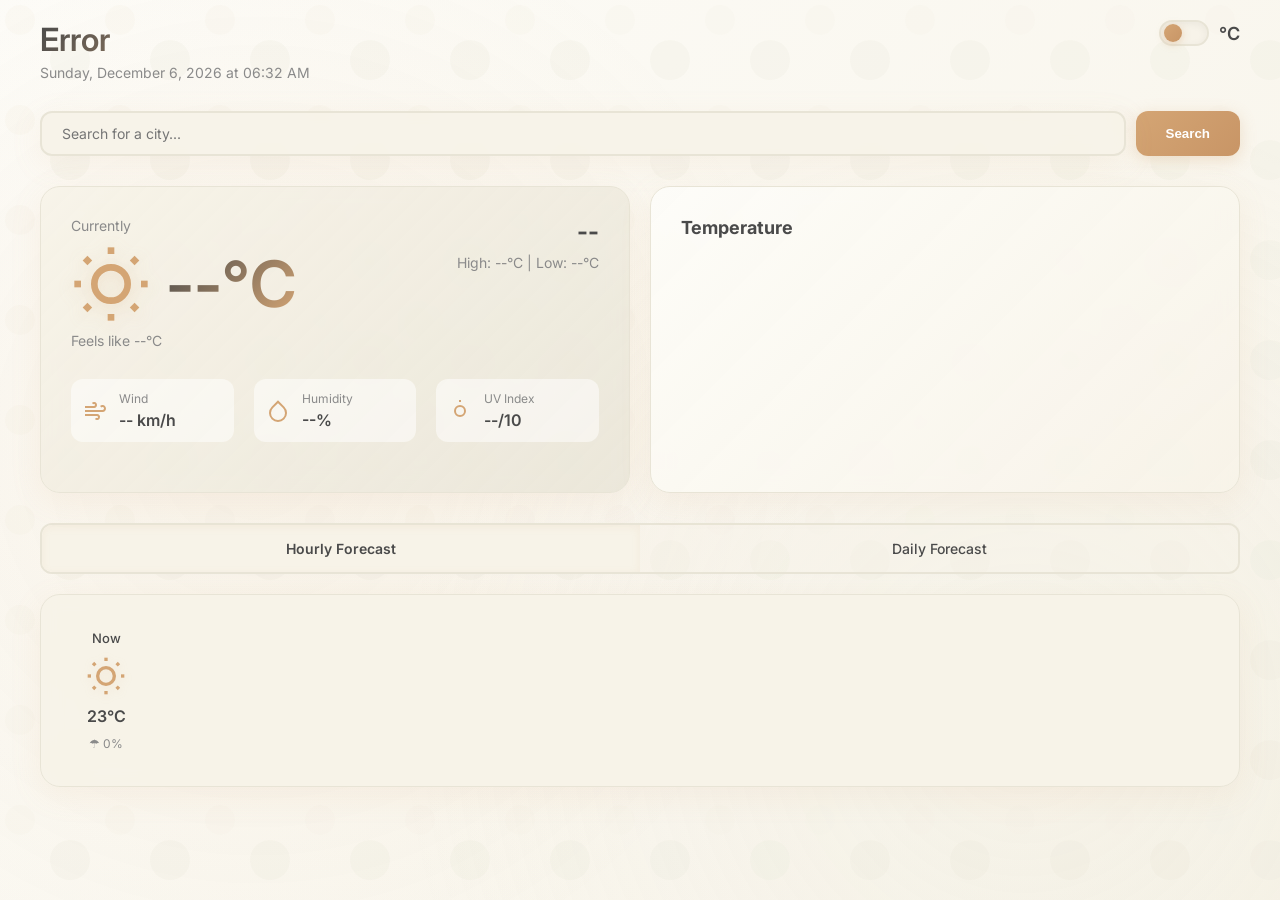
==== src/main/resources/static/index.html @ b5c2e500 "Initial commit: Weather Forecasting Aggregator application" ====
<!DOCTYPE html>
<html lang="en">

<head>
    <meta charset="UTF-8">
    <meta name="viewport" content="width=device-width, initial-scale=1.0">
    <title>Weather Forecast Aggregator</title>
    <link rel="stylesheet" href="css/style.css">
</head>

<body>
    <div class="container">
        <!-- Header -->
        <header>
            <div class="location">
                <h1 id="cityName">Loading...</h1>
                <p id="dateTime">Loading...</p>
            </div>
            <div class="unit-toggle">
                <label class="switch">
                    <input type="checkbox" id="unitToggle">
                    <span class="slider"></span>
                </label>
                <span id="unitLabel">°C</span>
            </div>
        </header>

        <!-- Search Bar -->
        <div class="search-container">
            <input type="text" id="cityInput" placeholder="Search for a city..." />
            <button id="searchBtn">Search</button>
        </div>

        <!-- Main Content -->
        <div class="main-content">
            <!-- Current Weather Card -->
            <div class="card current-weather">
                <div class="current-header">
                    <div>
                        <p class="label">Currently</p>
                        <div class="temp-display">
                            <svg class="weather-icon" width="80" height="80" viewBox="0 0 24 24" fill="none"
                                stroke="currentColor" stroke-width="2">
                                <circle cx="12" cy="12" r="5" />
                                <line x1="12" y1="1" x2="12" y2="3" />
                                <line x1="12" y1="21" x2="12" y2="23" />
                                <line x1="4.22" y1="4.22" x2="5.64" y2="5.64" />
                                <line x1="18.36" y1="18.36" x2="19.78" y2="19.78" />
                                <line x1="1" y1="12" x2="3" y2="12" />
                                <line x1="21" y1="12" x2="23" y2="12" />
                                <line x1="4.22" y1="19.78" x2="5.64" y2="18.36" />
                                <line x1="18.36" y1="5.64" x2="19.78" y2="4.22" />
                            </svg>
                            <h2 class="temperature" id="currentTemp">--°C</h2>
                        </div>
                        <p class="feels-like" id="feelsLike">Feels like --°C</p>
                    </div>
                    <div class="condition-info">
                        <h3 id="condition">--</h3>
                        <p><span>High:</span> <span id="highTemp">--°C</span> | <span>Low:</span> <span
                                id="lowTemp">--°C</span></p>
                    </div>
                </div>

                <div class="weather-metrics">
                    <div class="metric">
                        <svg width="24" height="24" viewBox="0 0 24 24" fill="none" stroke="currentColor"
                            stroke-width="2">
                            <path
                                d="M9.59 4.59A2 2 0 1 1 11 8H2m10.59 11.41A2 2 0 1 0 14 16H2m15.73-8.27A2.5 2.5 0 1 1 19.5 12H2" />
                        </svg>
                        <div>
                            <p class="metric-label">Wind</p>
                            <p class="metric-value" id="windSpeed">-- km/h</p>
                        </div>
                    </div>
                    <div class="metric">
                        <svg width="24" height="24" viewBox="0 0 24 24" fill="none" stroke="currentColor"
                            stroke-width="2">
                            <path d="M12 2.69l5.66 5.66a8 8 0 1 1-11.31 0z" />
                        </svg>
                        <div>
                            <p class="metric-label">Humidity</p>
                            <p class="metric-value" id="humidity">--%</p>
                        </div>
                    </div>
                    <div class="metric">
                        <svg width="24" height="24" viewBox="0 0 24 24" fill="none" stroke="currentColor"
                            stroke-width="2">
                            <circle cx="12" cy="12" r="5" />
                            <line x1="12" y1="1" x2="12" y2="3" />
                        </svg>
                        <div>
                            <p class="metric-label">UV Index</p>
                            <p class="metric-value" id="uvIndex">--/10</p>
                        </div>
                    </div>
                </div>
            </div>

            <!-- Temperature Graph Card -->
            <div class="card temperature-graph">
                <h3>Temperature</h3>
                <div style="position: relative;">
                    <canvas id="tempChart"></canvas>
                </div>
            </div>
        </div>

        <!-- Forecast Tabs -->
        <div class="forecast-tabs">
            <button class="tab-btn active" data-tab="hourly">Hourly Forecast</button>
            <button class="tab-btn" data-tab="daily">Daily Forecast</button>
        </div>

        <!-- Hourly Forecast -->
        <div class="forecast-container" id="hourlyForecast">
            <div class="forecast-item">
                <p class="forecast-time">Now</p>
                <svg class="forecast-icon" width="40" height="40" viewBox="0 0 24 24" fill="none" stroke="currentColor"
                    stroke-width="2">
                    <circle cx="12" cy="12" r="5" />
                    <line x1="12" y1="1" x2="12" y2="3" />
                    <line x1="12" y1="21" x2="12" y2="23" />
                    <line x1="4.22" y1="4.22" x2="5.64" y2="5.64" />
                    <line x1="18.36" y1="18.36" x2="19.78" y2="19.78" />
                    <line x1="1" y1="12" x2="3" y2="12" />
                    <line x1="21" y1="12" x2="23" y2="12" />
                    <line x1="4.22" y1="19.78" x2="5.64" y2="18.36" />
                    <line x1="18.36" y1="5.64" x2="19.78" y2="4.22" />
                </svg>
                <p class="forecast-temp">23°C</p>
                <p class="forecast-prob">☂ 0%</p>
            </div>
        </div>

        <!-- Daily Forecast -->
        <div class="forecast-container" id="dailyForecast" style="display: none;">
            <div class="forecast-item">
                <p class="forecast-time">Today</p>
                <svg class="forecast-icon" width="40" height="40" viewBox="0 0 24 24" fill="none" stroke="currentColor"
                    stroke-width="2">
                    <circle cx="12" cy="12" r="5" />
                    <line x1="12" y1="1" x2="12" y2="3" />
                    <line x1="12" y1="21" x2="12" y2="23" />
                    <line x1="4.22" y1="4.22" x2="5.64" y2="5.64" />
                    <line x1="18.36" y1="18.36" x2="19.78" y2="19.78" />
                    <line x1="1" y1="12" x2="3" y2="12" />
                    <line x1="21" y1="12" x2="23" y2="12" />
                    <line x1="4.22" y1="19.78" x2="5.64" y2="18.36" />
                    <line x1="18.36" y1="5.64" x2="19.78" y2="4.22" />
                </svg>
                <p class="forecast-temp">23°C</p>
                <p class="forecast-prob">☂ 0%</p>
            </div>
        </div>
    </div>

    <!-- Tooltip (positioned at body level for proper fixed positioning) -->
    <div id="tooltip"
        style="position: fixed; display: none; background: rgba(0,0,0,0.9); color: white; padding: 10px 14px; border-radius: 8px; pointer-events: none; font-size: 14px; font-weight: 500; white-space: nowrap; box-shadow: 0 4px 12px rgba(0,0,0,0.5); z-index: 9999;">
    </div>

    <script src="js/app.js"></script>
</body>

</html>
---- src/main/resources/static/css/style.css ----
@import url('https://fonts.googleapis.com/css2?family=Inter:wght@300;400;500;600;700&display=swap');

:root {
    --bg-primary: #FDFCF8;
    --bg-card: rgba(247, 243, 232, 0.95);
    --bg-tab-active: #F7F3E8;
    --bg-tab-inactive: rgba(247, 243, 232, 0.4);
    --text-primary: #4A4A4A;
    --text-secondary: #8A8A8A;
    --border-color: #E8E4D6;
    --accent-color: #D4A574;
    --shadow-soft: 0 8px 32px rgba(212, 165, 116, 0.1);
}

* {
    margin: 0;
    padding: 0;
    box-sizing: border-box;
}

body {
    font-family: 'Inter', -apple-system, BlinkMacSystemFont, 'Segoe UI', sans-serif;
    background: linear-gradient(135deg, #FDFCF8 0%, #F7F3E8 100%);
    background-image:
        url('data:image/svg+xml,<svg width="100" height="100" xmlns="http://www.w3.org/2000/svg"><defs><pattern id="cloudy" x="0" y="0" width="100" height="100" patternUnits="userSpaceOnUse"><circle cx="20" cy="20" r="15" fill="%23F7F3E8" opacity="0.3"/><circle cx="70" cy="60" r="20" fill="%23E8E4D6" opacity="0.2"/></pattern></defs><rect width="100" height="100" fill="url(%23cloudy)"/></svg>'),
        linear-gradient(135deg, #FDFCF8 0%, #F7F3E8 100%);
    color: var(--text-primary);
    padding: 20px;
    min-height: 100vh;
    position: relative;
}

body::before {
    content: '';
    position: fixed;
    top: 0;
    left: 0;
    width: 100%;
    height: 100%;
    background: radial-gradient(circle at 20% 50%, rgba(212, 165, 116, 0.08) 0%, transparent 50%),
        radial-gradient(circle at 80% 80%, rgba(232, 228, 214, 0.15) 0%, transparent 50%);
    pointer-events: none;
    z-index: 0;
}

.container {
    max-width: 1200px;
    margin: 0 auto;
    position: relative;
    z-index: 1;
}

/* Header */
header {
    display: flex;
    justify-content: space-between;
    align-items: flex-start;
    margin-bottom: 30px;
    animation: fadeInDown 0.6s ease-out;
}

.location h1 {
    font-size: 32px;
    font-weight: 600;
    margin-bottom: 5px;
    background: linear-gradient(135deg, var(--text-primary), var(--accent-color));
    -webkit-background-clip: text;
    -webkit-text-fill-color: transparent;
    background-clip: text;
}

.location p {
    color: var(--text-secondary);
    font-size: 14px;
}

.unit-toggle {
    display: flex;
    align-items: center;
    gap: 10px;
}

.switch {
    position: relative;
    display: inline-block;
    width: 50px;
    height: 26px;
}

.switch input {
    opacity: 0;
    width: 0;
    height: 0;
}

.slider {
    position: absolute;
    cursor: pointer;
    top: 0;
    left: 0;
    right: 0;
    bottom: 0;
    background-color: var(--bg-card);
    transition: 0.3s;
    border-radius: 26px;
    border: 2px solid var(--border-color);
    box-shadow: inset 0 2px 8px rgba(0, 0, 0, 0.05);
}

.slider:before {
    position: absolute;
    content: "";
    height: 18px;
    width: 18px;
    left: 3px;
    bottom: 2px;
    background: linear-gradient(135deg, var(--accent-color), #C89566);
    transition: 0.3s;
    border-radius: 50%;
    box-shadow: 0 2px 8px rgba(212, 165, 116, 0.4);
}

input:checked+.slider:before {
    transform: translateX(24px);
}

#unitLabel {
    font-weight: 600;
    font-size: 18px;
}

/* Search Container */
.search-container {
    display: flex;
    gap: 10px;
    margin-bottom: 30px;
    animation: fadeIn 0.8s ease-out;
}

#cityInput {
    flex: 1;
    padding: 12px 20px;
    border: 2px solid var(--border-color);
    border-radius: 12px;
    background: var(--bg-card);
    font-size: 14px;
    font-family: 'Inter', sans-serif;
    color: var(--text-primary);
    transition: all 0.3s ease;
    box-shadow: var(--shadow-soft);
    backdrop-filter: blur(10px);
}

#cityInput:focus {
    outline: none;
    border-color: var(--accent-color);
    box-shadow: 0 4px 20px rgba(212, 165, 116, 0.2);
}

#searchBtn {
    padding: 12px 30px;
    background: linear-gradient(135deg, var(--accent-color), #C89566);
    color: white;
    border: none;
    border-radius: 12px;
    font-weight: 600;
    cursor: pointer;
    transition: all 0.3s ease;
    box-shadow: 0 4px 16px rgba(212, 165, 116, 0.3);
}

#searchBtn:hover {
    transform: translateY(-2px);
    box-shadow: 0 6px 20px rgba(212, 165, 116, 0.4);
}

#searchBtn:active {
    transform: translateY(0);
}

/* Main Content Grid */
.main-content {
    display: grid;
    grid-template-columns: 1fr 1fr;
    gap: 20px;
    margin-bottom: 30px;
    animation: fadeInUp 1s ease-out;
}

/* Cards */
.card {
    background: var(--bg-card);
    border-radius: 20px;
    padding: 30px;
    border: 1px solid var(--border-color);
    box-shadow: var(--shadow-soft);
    backdrop-filter: blur(10px);
    transition: transform 0.3s ease, box-shadow 0.3s ease;
}

.card:hover {
    transform: translateY(-4px);
    box-shadow: 0 12px 40px rgba(212, 165, 116, 0.15);
}

/* Current Weather Card */
.current-weather {
    display: flex;
    flex-direction: column;
    gap: 30px;
    background: linear-gradient(135deg, var(--bg-card) 0%, rgba(232, 228, 214, 0.8) 100%);
}

.current-header {
    display: flex;
    justify-content: space-between;
}

.label {
    font-size: 14px;
    color: var(--text-secondary);
    margin-bottom: 10px;
}

.temp-display {
    display: flex;
    align-items: center;
    gap: 15px;
}

.weather-icon {
    color: var(--accent-color);
    filter: drop-shadow(0 4px 8px rgba(212, 165, 116, 0.3));
    animation: pulse 3s ease-in-out infinite;
}

@keyframes pulse {

    0%,
    100% {
        transform: scale(1);
    }

    50% {
        transform: scale(1.05);
    }
}

.temperature {
    font-size: 64px;
    font-weight: 600;
    line-height: 1;
    background: linear-gradient(135deg, var(--text-primary), var(--accent-color));
    -webkit-background-clip: text;
    -webkit-text-fill-color: transparent;
    background-clip: text;
}

.feels-like {
    font-size: 14px;
    color: var(--text-secondary);
    margin-top: 8px;
}

.condition-info {
    text-align: right;
}

.condition-info h3 {
    font-size: 24px;
    margin-bottom: 8px;
}

.condition-info p {
    font-size: 14px;
    color: var(--text-secondary);
}

/* Weather Metrics */
.weather-metrics {
    display: grid;
    grid-template-columns: repeat(3, 1fr);
    gap: 20px;
}

.metric {
    display: flex;
    gap: 12px;
    align-items: center;
    padding: 12px;
    background: rgba(255, 255, 255, 0.5);
    border-radius: 12px;
    transition: all 0.3s ease;
}

.metric:hover {
    background: rgba(255, 255, 255, 0.8);
    transform: translateX(4px);
}

.metric svg {
    color: var(--accent-color);
    flex-shrink: 0;
}

.metric-label {
    font-size: 12px;
    color: var(--text-secondary);
    margin-bottom: 4px;
}

.metric-value {
    font-size: 16px;
    font-weight: 600;
}

/* Temperature Graph */
.temperature-graph {
    background: linear-gradient(135deg, rgba(253, 252, 248, 0.95) 0%, rgba(247, 243, 232, 0.9) 100%);
}

.temperature-graph h3 {
    margin-bottom: 20px;
    font-size: 18px;
    color: var(--text-primary);
}

#tempChart {
    width: 100%;
    height: 200px;
}

/* Forecast Tabs */
.forecast-tabs {
    display: flex;
    gap: 0;
    margin-bottom: 20px;
    border-radius: 12px;
    overflow: hidden;
    border: 2px solid var(--border-color);
    animation: fadeIn 1.2s ease-out;
}

.tab-btn {
    flex: 1;
    padding: 15px;
    background: var(--bg-tab-inactive);
    border: none;
    cursor: pointer;
    font-size: 14px;
    font-weight: 500;
    color: var(--text-primary);
    transition: all 0.3s ease;
    font-family: 'Inter', sans-serif;
}

.tab-btn.active {
    background: var(--bg-tab-active);
    font-weight: 600;
    box-shadow: inset 0 2px 8px rgba(212, 165, 116, 0.1);
}

.tab-btn:hover {
    background: var(--bg-card);
}

/* Forecast Container */
.forecast-container {
    background: var(--bg-card);
    border-radius: 20px;
    padding: 25px;
    display: flex;
    gap: 15px;
    overflow-x: auto;
    border: 1px solid var(--border-color);
    box-shadow: var(--shadow-soft);
    backdrop-filter: blur(10px);
    animation: fadeInUp 1.4s ease-out;
}

.forecast-container::-webkit-scrollbar {
    height: 6px;
}

.forecast-container::-webkit-scrollbar-track {
    background: rgba(0, 0, 0, 0.05);
    border-radius: 10px;
}

.forecast-container::-webkit-scrollbar-thumb {
    background: var(--accent-color);
    border-radius: 10px;
}

.forecast-item {
    display: flex;
    flex-direction: column;
    align-items: center;
    gap: 10px;
    min-width: 80px;
    padding: 10px;
    border-radius: 12px;
    transition: all 0.3s ease;
}

.forecast-item:hover {
    background: rgba(212, 165, 116, 0.1);
    transform: translateY(-4px);
}

.forecast-time {
    font-size: 13px;
    font-weight: 500;
}

.forecast-icon {
    color: var(--accent-color);
    filter: drop-shadow(0 2px 4px rgba(212, 165, 116, 0.2));
}

.forecast-temp {
    font-size: 16px;
    font-weight: 600;
}

.forecast-prob {
    font-size: 12px;
    color: var(--text-secondary);
}

/* Animations */
@keyframes fadeIn {
    from {
        opacity: 0;
    }

    to {
        opacity: 1;
    }
}

@keyframes fadeInDown {
    from {
        opacity: 0;
        transform: translateY(-20px);
    }

    to {
        opacity: 1;
        transform: translateY(0);
    }
}

@keyframes fadeInUp {
    from {
        opacity: 0;
        transform: translateY(20px);
    }

    to {
        opacity: 1;
        transform: translateY(0);
    }
}

/* Responsive Design */
@media (max-width: 768px) {
    .main-content {
        grid-template-columns: 1fr;
    }

    .weather-metrics {
        grid-template-columns: 1fr;
    }

    .temp-display {
        flex-direction: column;
        align-items: flex-start;
    }

    .temperature {
        font-size: 48px;
    }

    .current-header {
        flex-direction: column;
        gap: 20px;
    }

    .condition-info {
        text-align: left;
    }

    header {
        flex-direction: column;
        gap: 15px;
    }
}
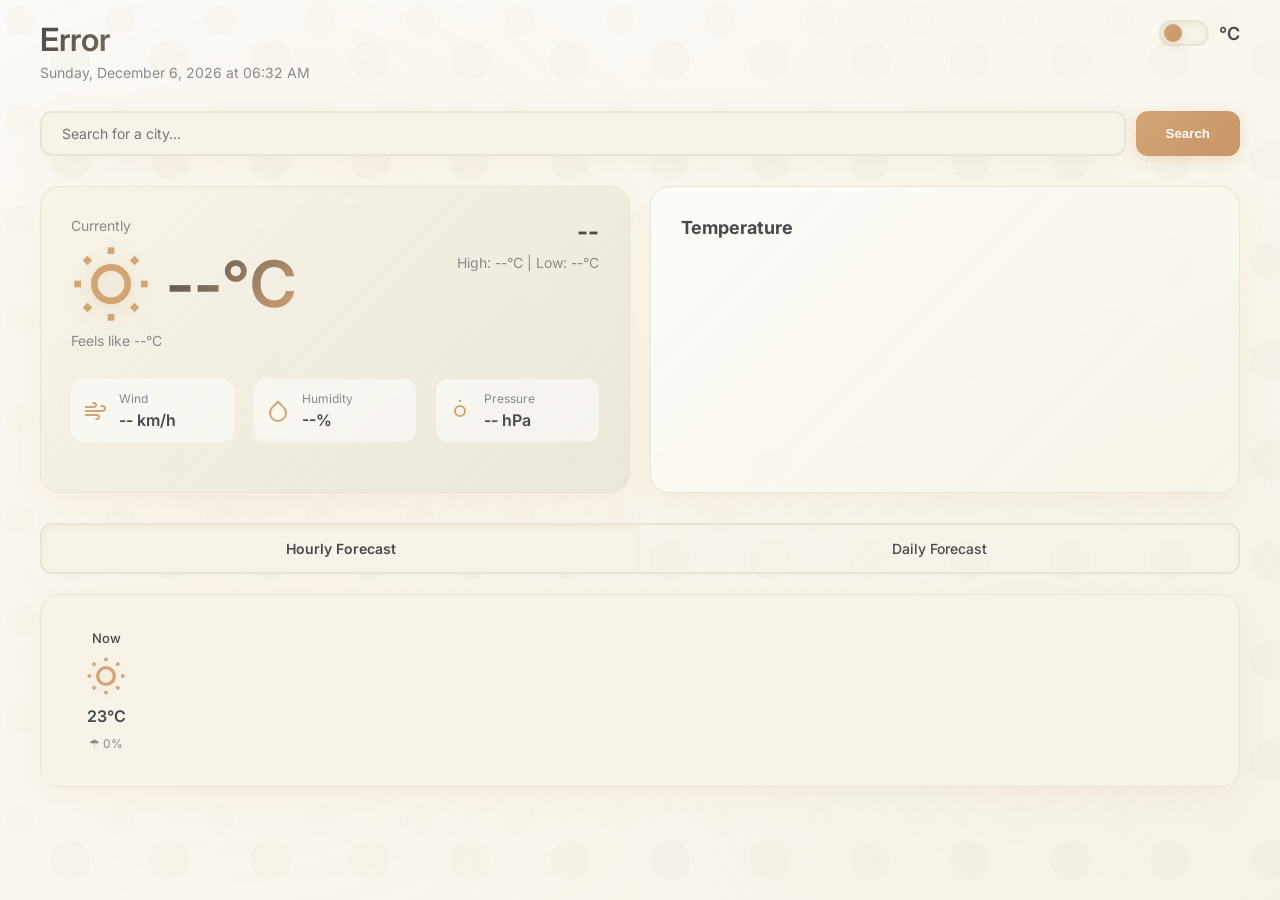
==== commit 50f0fd3c: "Add EC2 deployment via GitHub Actions and real forecast data - Read the OpenWeatherMap key from OPEN" ====
--- a/src/main/resources/static/index.html
+++ b/src/main/resources/static/index.html
@@ -91,8 +91,8 @@
                             <line x1="12" y1="1" x2="12" y2="3" />
                         </svg>
                         <div>
-                            <p class="metric-label">UV Index</p>
-                            <p class="metric-value" id="uvIndex">--/10</p>
+                            <p class="metric-label">Pressure</p>
+                            <p class="metric-value" id="pressure">-- hPa</p>
                         </div>
                     </div>
                 </div>
